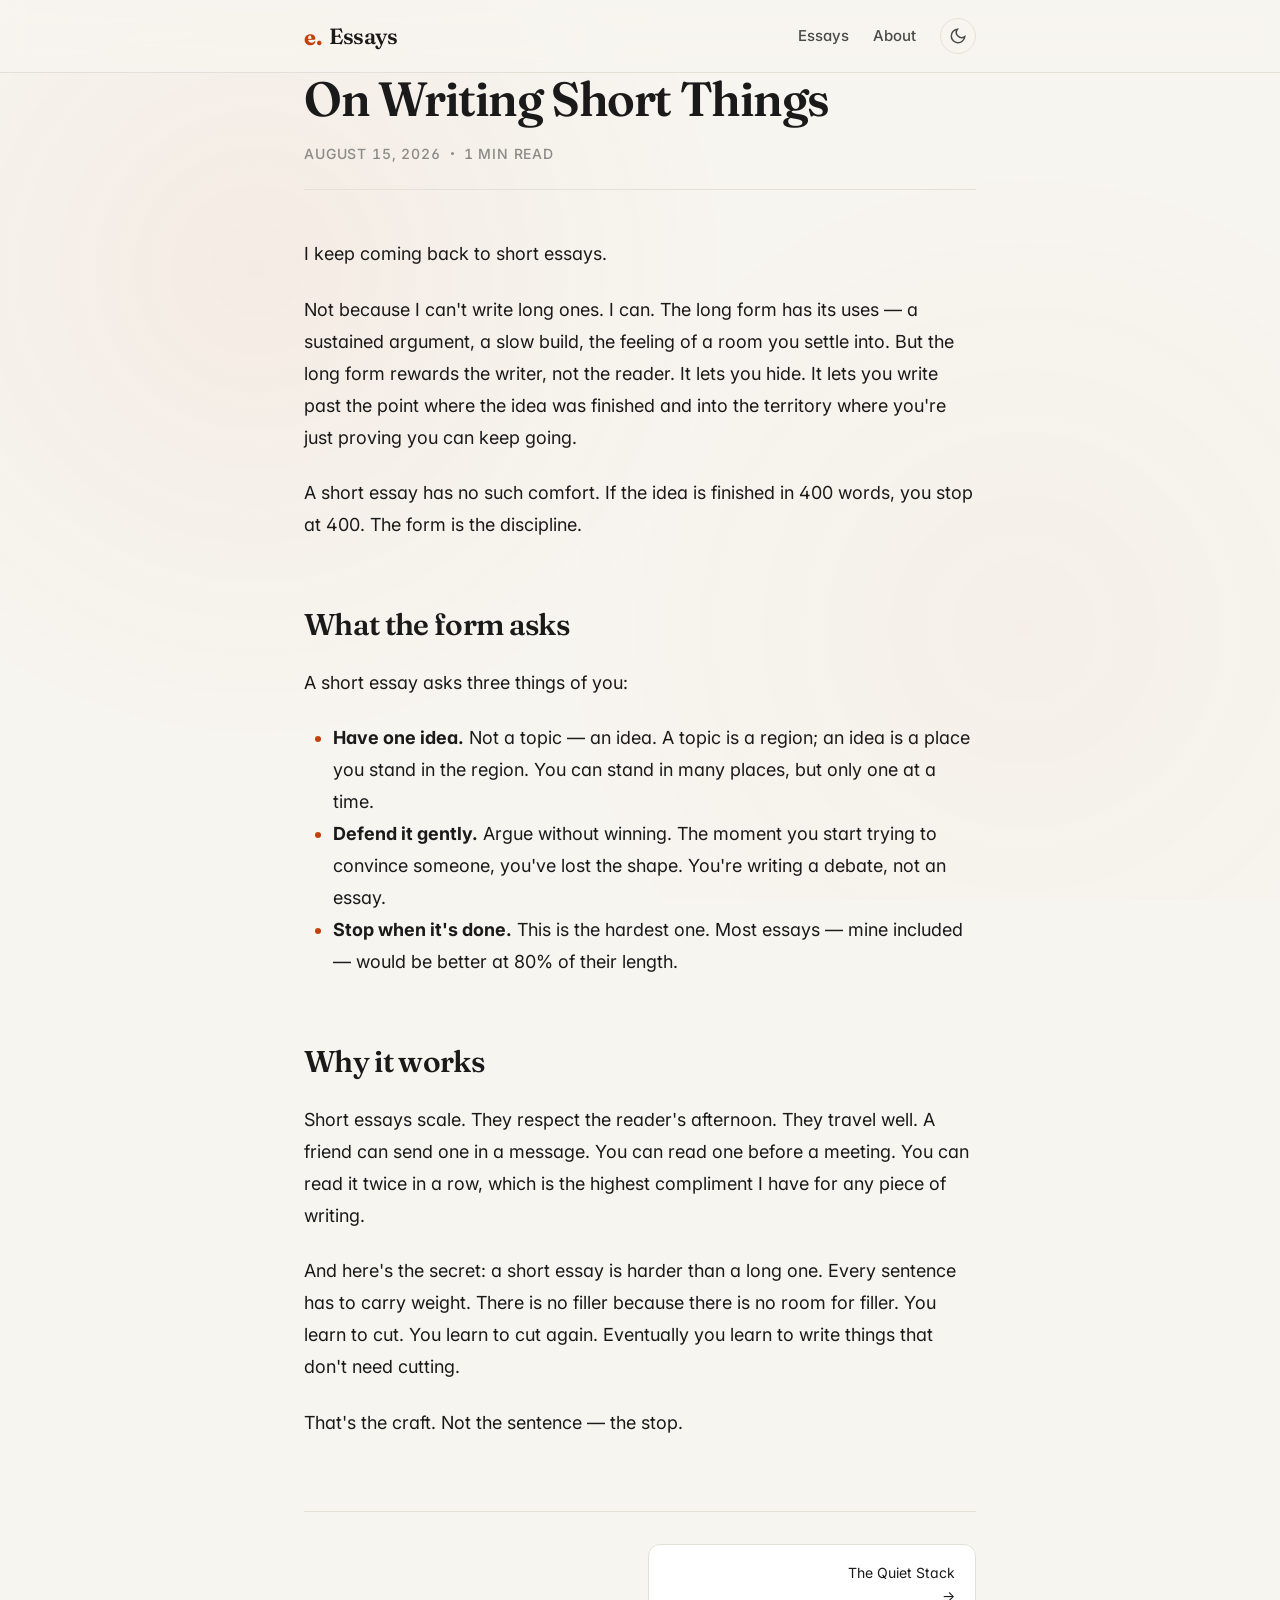
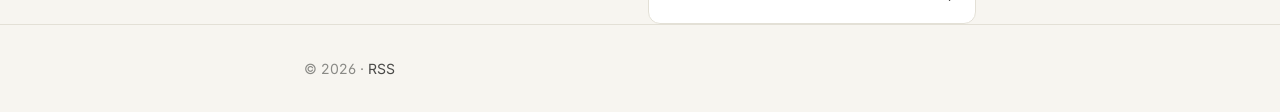
==== essays/on-writing-short-things/index.html @ 564b4d2a "redesign: server-rendered essays, modern CSS (no client fetch) - index.html now contains the essay c" ====
<!DOCTYPE html>
<html lang="en">
<head>
  <meta charset="UTF-8" />
  <meta name="viewport" content="width=device-width, initial-scale=1.0" />
  <title>On Writing Short Things — Essays</title>
  <meta name="description" content="An essay." />
  <link rel="preconnect" href="https://fonts.googleapis.com" />
  <link rel="preconnect" href="https://fonts.gstatic.com" crossorigin />
  <link href="https://fonts.googleapis.com/css2?family=Fraunces:opsz,wght@9..144,400;9..144,500;9..144,600;9..144,700&family=Inter:wght@400;500;600;700&family=JetBrains+Mono:wght@400;500&display=swap" rel="stylesheet" />
  <link rel="stylesheet" href="/assets/style.css" />
</head>
<body>
  <a class="skip-link" href="#main">Skip to content</a>
  <header class="site-header">
    <div class="wrap">
      <a class="brand" href="/"><span class="brand-mark">e.</span><span class="brand-name">Essays</span></a>
      <nav class="nav">
        <a href="/">Essays</a>
        <a href="/about.html">About</a>
        <button id="theme-toggle" class="theme-toggle" aria-label="Toggle theme">
          <svg class="icon-sun" viewBox="0 0 24 24" width="18" height="18" fill="none" stroke="currentColor" stroke-width="2"><circle cx="12" cy="12" r="4"/><path d="M12 2v2M12 20v2M4.93 4.93l1.41 1.41M17.66 17.66l1.41 1.41M2 12h2M20 12h2M4.93 19.07l1.41-1.41M17.66 6.34l1.41-1.41"/></svg>
          <svg class="icon-moon" viewBox="0 0 24 24" width="18" height="18" fill="none" stroke="currentColor" stroke-width="2"><path d="M21 12.79A9 9 0 1 1 11.21 3 7 7 0 0 0 21 12.79z"/></svg>
        </button>
      </nav>
    </div>
  </header>

  <main id="main" class="wrap">
    <article>
      <header class="post-header">
        <h1>On Writing Short Things</h1>
        <div class="post-meta">
          <time datetime="2026-08-15">August 15, 2026</time>
          <span class="dot"></span>
          <span>1 min read</span>
        </div>
      </header>
      <div class="post-content"><p>I keep coming back to short essays.</p>
<p>Not because I can&#39;t write long ones. I can. The long form has its uses — a sustained argument, a slow build, the feeling of a room you settle into. But the long form rewards the writer, not the reader. It lets you hide. It lets you write past the point where the idea was finished and into the territory where you&#39;re just proving you can keep going.</p>
<p>A short essay has no such comfort. If the idea is finished in 400 words, you stop at 400. The form is the discipline.</p>
<h2>What the form asks</h2>
<p>A short essay asks three things of you:</p>
<ul><li><strong>Have one idea.</strong> Not a topic — an idea. A topic is a region; an idea is a place you stand in the region. You can stand in many places, but only one at a time.</li><li><strong>Defend it gently.</strong> Argue without winning. The moment you start trying to convince someone, you&#39;ve lost the shape. You&#39;re writing a debate, not an essay.</li><li><strong>Stop when it&#39;s done.</strong> This is the hardest one. Most essays — mine included — would be better at 80% of their length.</li></ul>
<h2>Why it works</h2>
<p>Short essays scale. They respect the reader&#39;s afternoon. They travel well. A friend can send one in a message. You can read one before a meeting. You can read it twice in a row, which is the highest compliment I have for any piece of writing.</p>
<p>And here&#39;s the secret: a short essay is harder than a long one. Every sentence has to carry weight. There is no filler because there is no room for filler. You learn to cut. You learn to cut again. Eventually you learn to write things that don&#39;t need cutting.</p>
<p>That&#39;s the craft. Not the sentence — the stop.</p></div>
      <nav class="post-nav">
        <span class="empty"></span>
        <a class="next" href="/essays/the-quiet-stack/"><span>The Quiet Stack</span> →</a>
      </nav>
    </article>
  </main>

  <footer class="site-footer">
    <div class="wrap"><p>© <span id="year"></span> · <a href="/feed.xml">RSS</a></p></div>
  </footer>

  <script src="/assets/main.js"></script>
</body>
</html>
---- assets/style.css ----
/* ============================================================
   THEME TOKENS
   ============================================================ */
:root {
  /* Light theme */
  --bg: #f7f5f0;
  --bg-elev: #ffffff;
  --bg-soft: #efece4;
  --fg: #1a1a1a;
  --fg-muted: #4a4a48;
  --fg-faint: #8a8a86;
  --border: #e3e0d6;
  --border-strong: #c8c5b9;
  --accent: #c2410c;
  --accent-hover: #9a3309;
  --accent-soft: #fce8db;
  --code-bg: #f3f1ea;
  --shadow-sm: 0 1px 2px rgba(0,0,0,.04);
  --shadow: 0 1px 3px rgba(0,0,0,.06), 0 8px 24px rgba(0,0,0,.06);
  --shadow-lg: 0 4px 16px rgba(0,0,0,.08), 0 24px 48px rgba(0,0,0,.08);
  --radius: 12px;
  --radius-sm: 6px;
  --max: 720px;
  --max-wide: 1080px;
  --serif: 'Fraunces', Georgia, 'Times New Roman', serif;
  --sans: 'Inter', -apple-system, BlinkMacSystemFont, 'Segoe UI', Roboto, sans-serif;
  --mono: 'JetBrains Mono', ui-monospace, 'SF Mono', Menlo, Consolas, monospace;
}

[data-theme="dark"] {
  --bg: #0f0f0e;
  --bg-elev: #18181a;
  --bg-soft: #20201e;
  --fg: #f0efea;
  --fg-muted: #a9a8a3;
  --fg-faint: #6a6a66;
  --border: #2a2a28;
  --border-strong: #40403c;
  --accent: #fb923c;
  --accent-hover: #fdba74;
  --accent-soft: #2a1810;
  --code-bg: #1c1c1a;
  --shadow-sm: 0 1px 2px rgba(0,0,0,.4);
  --shadow: 0 1px 3px rgba(0,0,0,.4), 0 8px 24px rgba(0,0,0,.3);
  --shadow-lg: 0 4px 16px rgba(0,0,0,.5), 0 24px 48px rgba(0,0,0,.4);
}

/* ============================================================
   RESET + BASE
   ============================================================ */
*, *::before, *::after { box-sizing: border-box; }
html { -webkit-text-size-adjust: 100%; scroll-behavior: smooth; }
body, h1, h2, h3, h4, p, ul, ol, figure, blockquote, pre, hr { margin: 0; }
ul, ol { padding: 0; list-style: none; }
img { max-width: 100%; display: block; }
a { color: inherit; text-decoration: none; }

html { color-scheme: light dark; }
body {
  font-family: var(--sans);
  background: var(--bg);
  color: var(--fg);
  line-height: 1.65;
  font-size: 17px;
  font-feature-settings: 'ss01', 'cv11';
  -webkit-font-smoothing: antialiased;
  -moz-osx-font-smoothing: grayscale;
  transition: background-color .25s ease, color .25s ease;
  min-height: 100vh;
  display: flex;
  flex-direction: column;
}

/* Subtle paper-grain background */
body::before {
  content: '';
  position: fixed;
  inset: 0;
  pointer-events: none;
  z-index: 0;
  background-image:
    radial-gradient(circle at 20% 30%, color-mix(in srgb, var(--accent) 5%, transparent), transparent 40%),
    radial-gradient(circle at 80% 70%, color-mix(in srgb, var(--accent) 3%, transparent), transparent 40%);
}

.wrap {
  max-width: var(--max);
  margin: 0 auto;
  padding: 0 24px;
  position: relative;
  z-index: 1;
}

.skip-link {
  position: absolute; left: -9999px; top: 0;
  background: var(--accent); color: white; padding: 8px 12px;
  border-radius: 0 0 var(--radius-sm) 0;
}
.skip-link:focus { left: 0; z-index: 100; }

/* ============================================================
   HEADER
   ============================================================ */
.site-header {
  border-bottom: 1px solid var(--border);
  background: color-mix(in srgb, var(--bg) 85%, transparent);
  backdrop-filter: blur(12px) saturate(180%);
  -webkit-backdrop-filter: blur(12px) saturate(180%);
  position: sticky; top: 0; z-index: 50;
}
.site-header .wrap {
  display: flex; align-items: center; justify-content: space-between;
  padding-top: 18px; padding-bottom: 18px;
}
.brand {
  display: inline-flex; align-items: baseline; gap: 8px;
  font-family: var(--serif);
  font-weight: 600; font-size: 22px;
  letter-spacing: -0.02em;
  color: var(--fg);
}
.brand-mark {
  color: var(--accent);
  font-weight: 700;
  transform: translateY(1px);
  display: inline-block;
}
.brand-name { color: var(--fg); }
.nav { display: flex; align-items: center; gap: 24px; font-size: 15px; }
.nav a {
  color: var(--fg-muted);
  font-weight: 500;
  transition: color .15s ease;
  position: relative;
}
.nav a:hover { color: var(--fg); }
.nav a::after {
  content: '';
  position: absolute;
  left: 0; right: 0; bottom: -6px;
  height: 2px;
  background: var(--accent);
  transform: scaleX(0);
  transform-origin: left;
  transition: transform .2s ease;
}
.nav a:hover::after { transform: scaleX(1); }
.theme-toggle {
  background: transparent;
  border: 1px solid var(--border);
  width: 36px; height: 36px; border-radius: 50%;
  display: inline-flex; align-items: center; justify-content: center;
  cursor: pointer; color: var(--fg-muted);
  transition: all .15s ease;
}
.theme-toggle:hover {
  color: var(--accent);
  border-color: var(--accent);
  transform: rotate(15deg);
}
.icon-sun { display: none; }
[data-theme="dark"] .icon-sun { display: block; }
[data-theme="dark"] .icon-moon { display: none; }

/* ============================================================
   HERO
   ============================================================ */
main { flex: 1; padding-top: 80px; padding-bottom: 96px; }
.hero { margin-bottom: 80px; animation: fade-up .6s ease-out both; }
.eyebrow {
  display: inline-block;
  font-size: 12px; letter-spacing: 0.16em; text-transform: uppercase;
  color: var(--accent);
  margin-bottom: 18px;
  font-weight: 600;
  padding: 4px 12px;
  background: var(--accent-soft);
  border-radius: 999px;
}
.hero h1 {
  font-family: var(--serif);
  font-size: clamp(36px, 6.5vw, 56px);
  font-weight: 600;
  letter-spacing: -0.03em;
  line-height: 1.08;
  margin-bottom: 20px;
  color: var(--fg);
}
.hero h1 em {
  font-style: italic;
  color: var(--accent);
  font-weight: 500;
}
.lede {
  color: var(--fg-muted);
  font-size: 19px;
  max-width: 560px;
  line-height: 1.55;
}

@keyframes fade-up {
  from { opacity: 0; transform: translateY(12px); }
  to   { opacity: 1; transform: translateY(0); }
}

/* ============================================================
   ESSAY LIST
   ============================================================ */
.essays {
  display: flex;
  flex-direction: column;
  gap: 4px;
}
.essay-card {
  display: block;
  padding: 28px 28px;
  margin: 0 -28px;
  border-radius: var(--radius);
  border: 1px solid transparent;
  transition: background-color .2s ease, border-color .2s ease, transform .2s ease;
  animation: fade-up .5s ease-out both;
}
.essay-card:nth-child(2) { animation-delay: .05s; }
.essay-card:nth-child(3) { animation-delay: .1s; }
.essay-card:nth-child(4) { animation-delay: .15s; }
.essay-card:nth-child(5) { animation-delay: .2s; }
.essay-card:hover {
  background: var(--bg-elev);
  border-color: var(--border);
  transform: translateY(-2px);
  box-shadow: var(--shadow);
}
.essay-meta {
  display: flex; gap: 10px; align-items: center;
  font-size: 13px; color: var(--fg-faint);
  margin-bottom: 10px;
  font-variant-numeric: tabular-nums;
  text-transform: uppercase;
  letter-spacing: 0.06em;
  font-weight: 500;
}
.essay-meta .dot {
  width: 3px; height: 3px;
  background: var(--fg-faint);
  border-radius: 50%;
  display: inline-block;
}
.essay-card h2 {
  font-family: var(--serif);
  font-size: 28px;
  font-weight: 600;
  letter-spacing: -0.025em;
  line-height: 1.2;
  margin-bottom: 10px;
  color: var(--fg);
  display: inline;
  background-image: linear-gradient(transparent calc(100% - 1px), var(--accent) 1px);
  background-repeat: no-repeat;
  background-size: 0 100%;
  transition: background-size .3s ease;
}
.essay-card:hover h2 { background-size: 100% 100%; }
.essay-card p {
  color: var(--fg-muted);
  font-size: 16px;
  max-width: 580px;
  line-height: 1.55;
  margin-top: 6px;
}
.essay-tags {
  display: flex; gap: 6px; margin-top: 14px; flex-wrap: wrap;
}
.essay-tag {
  font-size: 12px;
  padding: 3px 10px;
  border-radius: 999px;
  background: var(--bg-soft);
  color: var(--fg-muted);
  font-weight: 500;
  border: 1px solid var(--border);
}
.essay-card:hover .essay-tag {
  background: var(--accent-soft);
  color: var(--accent);
  border-color: transparent;
}

.empty { color: var(--fg-faint); padding: 40px 0; text-align: center; }

/* ============================================================
   ESSAY (post) PAGE
   ============================================================ */
.post-header {
  margin-bottom: 48px;
  padding-bottom: 24px;
  border-bottom: 1px solid var(--border);
  animation: fade-up .5s ease-out both;
}
.post-header h1 {
  font-family: var(--serif);
  font-size: clamp(34px, 5.5vw, 48px);
  font-weight: 600;
  letter-spacing: -0.03em;
  line-height: 1.1;
  margin-bottom: 16px;
  color: var(--fg);
}
.post-meta {
  color: var(--fg-faint);
  font-size: 14px;
  display: flex; gap: 10px; align-items: center;
  text-transform: uppercase;
  letter-spacing: 0.06em;
  font-weight: 500;
  font-variant-numeric: tabular-nums;
}
.post-meta .dot {
  width: 3px; height: 3px;
  background: var(--fg-faint);
  border-radius: 50%;
  display: inline-block;
}
.post-content { font-size: 18px; line-height: 1.78; animation: fade-up .5s ease-out .05s both; }
.post-content > * + * { margin-top: 1.3em; }
.post-content h2 {
  font-family: var(--serif);
  font-size: 30px; font-weight: 600; letter-spacing: -0.022em;
  margin-top: 2.2em;
  line-height: 1.2;
}
.post-content h3 {
  font-family: var(--serif);
  font-size: 23px; font-weight: 600; letter-spacing: -0.015em;
  margin-top: 1.7em;
}
.post-content p, .post-content li { color: var(--fg); }
.post-content a {
  color: var(--accent);
  border-bottom: 1.5px solid color-mix(in srgb, var(--accent) 35%, transparent);
  transition: border-color .15s ease, background-color .15s ease;
  padding: 0 1px;
}
.post-content a:hover {
  border-bottom-color: var(--accent);
  background: var(--accent-soft);
}
.post-content blockquote {
  border-left: 3px solid var(--accent);
  padding: 4px 0 4px 24px;
  margin-left: 0;
  font-style: italic;
  color: var(--fg-muted);
  font-family: var(--serif);
  font-size: 19px;
}
.post-content blockquote > * + * { margin-top: 0.5em; }
.post-content code {
  font-family: var(--mono);
  font-size: 0.86em;
  background: var(--code-bg);
  padding: 2px 7px;
  border-radius: 4px;
  color: var(--accent);
  font-weight: 500;
}
.post-content pre {
  font-family: var(--mono);
  background: var(--code-bg);
  padding: 18px 22px;
  border-radius: var(--radius);
  overflow-x: auto;
  font-size: 14px;
  line-height: 1.6;
  border: 1px solid var(--border);
}
.post-content pre code {
  background: transparent;
  padding: 0;
  color: var(--fg);
  font-weight: 400;
}
.post-content ul, .post-content ol { padding-left: 1.6em; }
.post-content ul li { list-style: disc; }
.post-content ol li { list-style: decimal; }
.post-content li::marker { color: var(--accent); }
.post-content hr {
  border: none;
  border-top: 1px solid var(--border);
  margin: 2.5em auto;
  width: 60px;
}
.post-content img { border-radius: var(--radius); margin: 2em auto; }

.post-nav {
  margin-top: 72px;
  padding-top: 32px;
  border-top: 1px solid var(--border);
  display: grid;
  grid-template-columns: 1fr 1fr;
  gap: 16px;
}
.post-nav a {
  display: flex;
  flex-direction: column;
  padding: 16px 20px;
  border-radius: var(--radius);
  border: 1px solid var(--border);
  background: var(--bg-elev);
  font-size: 14px;
  transition: all .15s ease;
}
.post-nav a:hover {
  border-color: var(--accent);
  transform: translateY(-1px);
  box-shadow: var(--shadow-sm);
}
.post-nav a.next { text-align: right; align-items: flex-end; }
.post-nav .label {
  font-size: 11px;
  text-transform: uppercase;
  letter-spacing: 0.1em;
  color: var(--fg-faint);
  margin-bottom: 4px;
  font-weight: 600;
}
.post-nav .title {
  color: var(--fg);
  font-family: var(--serif);
  font-size: 16px;
  font-weight: 500;
}
.post-nav .empty { display: block; }

/* ============================================================
   ABOUT
   ============================================================ */
.about-content { font-size: 18px; line-height: 1.78; }
.about-content > * + * { margin-top: 1em; }
.about-content p { color: var(--fg); }

/* ============================================================
   FOOTER
   ============================================================ */
.site-footer {
  border-top: 1px solid var(--border);
  padding: 32px 0;
  color: var(--fg-faint);
  font-size: 14px;
}
.site-footer .wrap {
  display: flex; justify-content: space-between; align-items: center;
  flex-wrap: wrap; gap: 12px;
}
.site-footer a {
  color: var(--fg-muted);
  transition: color .15s ease;
}
.site-footer a:hover { color: var(--accent); }

/* ============================================================
   RESPONSIVE
   ============================================================ */
@media (max-width: 600px) {
  body { font-size: 16px; }
  main { padding-top: 48px; padding-bottom: 64px; }
  .hero { margin-bottom: 48px; }
  .nav { gap: 16px; }
  .essay-card { padding: 22px 20px; margin: 0 -20px; }
  .essay-card h2 { font-size: 22px; }
  .post-nav { grid-template-columns: 1fr; }
  .post-nav a.next { text-align: left; align-items: flex-start; }
  .site-header .wrap { padding-top: 14px; padding-bottom: 14px; }
  .brand { font-size: 19px; }
  .hero h1 { font-size: 36px; }
}

/* ============================================================
   MOTION
   ============================================================ */
@media (prefers-reduced-motion: reduce) {
  *, *::before, *::after {
    transition-duration: 0.01ms !important;
    animation-duration: 0.01ms !important;
    scroll-behavior: auto !important;
  }
}

/* ============================================================
   SELECTION
   ============================================================ */
::selection {
  background: var(--accent);
  color: white;
}
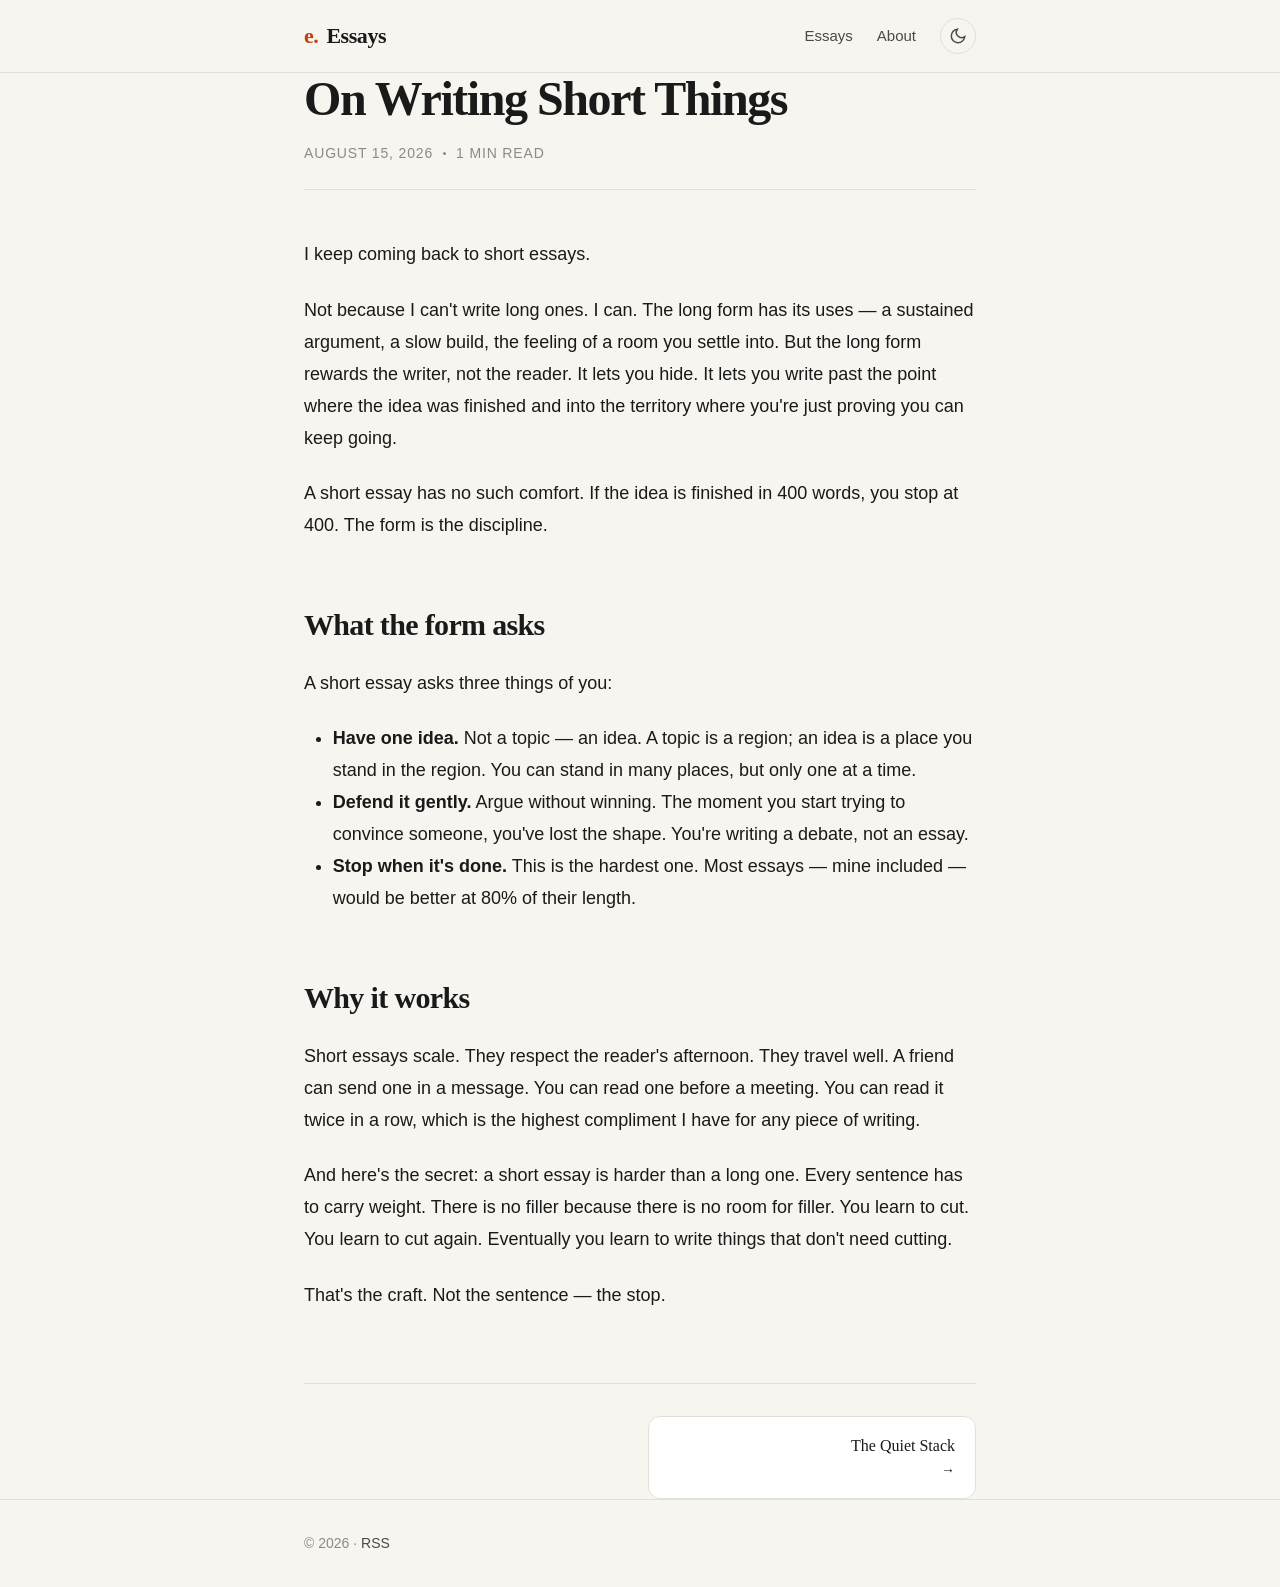
==== commit 8002ff3b: "inline CSS into every page; remove Google Fonts Telegram's in-app browser was stripping external CSS" ====
--- a/essays/on-writing-short-things/index.html
+++ b/essays/on-writing-short-things/index.html
@@ -4,11 +4,383 @@
   <meta charset="UTF-8" />
   <meta name="viewport" content="width=device-width, initial-scale=1.0" />
   <title>On Writing Short Things — Essays</title>
-  <meta name="description" content="An essay." />
-  <link rel="preconnect" href="https://fonts.googleapis.com" />
-  <link rel="preconnect" href="https://fonts.gstatic.com" crossorigin />
-  <link href="https://fonts.googleapis.com/css2?family=Fraunces:opsz,wght@9..144,400;9..144,500;9..144,600;9..144,700&family=Inter:wght@400;500;600;700&family=JetBrains+Mono:wght@400;500&display=swap" rel="stylesheet" />
-  <link rel="stylesheet" href="/assets/style.css" />
+  <meta name="description" content="On Writing Short Things" />
+  <style>/* Inline-friendly CSS — uses only system fonts, no external dependencies.
+   Designed to render correctly even in minimal in-app browsers (e.g. Telegram).
+   The build script will inline this into every page. */
+
+:root {
+  --bg: #f7f5f0;
+  --bg-elev: #ffffff;
+  --bg-soft: #efece4;
+  --fg: #1a1a1a;
+  --fg-muted: #4a4a48;
+  --fg-faint: #8a8a86;
+  --border: #e3e0d6;
+  --border-strong: #c8c5b9;
+  --accent: #c2410c;
+  --accent-hover: #9a3309;
+  --accent-soft: #fce8db;
+  --code-bg: #f3f1ea;
+  --shadow-sm: 0 1px 2px rgba(0,0,0,.04);
+  --shadow: 0 1px 3px rgba(0,0,0,.06), 0 8px 24px rgba(0,0,0,.06);
+  --radius: 12px;
+  --radius-sm: 6px;
+  --max: 720px;
+  --serif: ui-serif, Georgia, 'Times New Roman', serif;
+  --sans: -apple-system, BlinkMacSystemFont, 'Segoe UI', Roboto, Helvetica, Arial, sans-serif;
+  --mono: ui-monospace, 'SF Mono', Menlo, Consolas, monospace;
+}
+
+[data-theme="dark"] {
+  --bg: #0f0f0e;
+  --bg-elev: #18181a;
+  --bg-soft: #20201e;
+  --fg: #f0efea;
+  --fg-muted: #a9a8a3;
+  --fg-faint: #6a6a66;
+  --border: #2a2a28;
+  --border-strong: #40403c;
+  --accent: #fb923c;
+  --accent-hover: #fdba74;
+  --accent-soft: #2a1810;
+  --code-bg: #1c1c1a;
+  --shadow-sm: 0 1px 2px rgba(0,0,0,.4);
+  --shadow: 0 1px 3px rgba(0,0,0,.4), 0 8px 24px rgba(0,0,0,.3);
+}
+
+*, *::before, *::after { box-sizing: border-box; }
+html { -webkit-text-size-adjust: 100%; }
+body, h1, h2, h3, h4, p, ul, ol, figure, blockquote, pre, hr { margin: 0; }
+ul, ol { padding: 0; list-style: none; }
+img { max-width: 100%; display: block; }
+a { color: inherit; text-decoration: none; }
+
+body {
+  font-family: var(--sans);
+  background: var(--bg);
+  color: var(--fg);
+  line-height: 1.65;
+  font-size: 17px;
+  -webkit-font-smoothing: antialiased;
+  min-height: 100vh;
+  display: flex;
+  flex-direction: column;
+}
+
+.wrap {
+  max-width: var(--max);
+  margin: 0 auto;
+  padding: 0 24px;
+}
+
+.skip-link {
+  position: absolute; left: -9999px; top: 0;
+  background: var(--accent); color: white; padding: 8px 12px;
+}
+.skip-link:focus { left: 0; z-index: 100; }
+
+/* HEADER */
+.site-header {
+  border-bottom: 1px solid var(--border);
+  background: var(--bg);
+  position: sticky; top: 0; z-index: 50;
+}
+.site-header .wrap {
+  display: flex; align-items: center; justify-content: space-between;
+  padding-top: 18px; padding-bottom: 18px;
+}
+.brand {
+  display: inline-flex; align-items: baseline; gap: 8px;
+  font-family: var(--serif);
+  font-weight: 600; font-size: 22px;
+  letter-spacing: -0.02em;
+  color: var(--fg);
+}
+.brand-mark {
+  color: var(--accent);
+  font-weight: 700;
+}
+.brand-name { color: var(--fg); }
+.nav { display: flex; align-items: center; gap: 24px; font-size: 15px; }
+.nav a {
+  color: var(--fg-muted);
+  font-weight: 500;
+  transition: color .15s ease;
+}
+.nav a:hover { color: var(--fg); }
+.theme-toggle {
+  background: transparent;
+  border: 1px solid var(--border);
+  width: 36px; height: 36px; border-radius: 50%;
+  display: inline-flex; align-items: center; justify-content: center;
+  cursor: pointer; color: var(--fg-muted);
+}
+.theme-toggle:hover { color: var(--accent); border-color: var(--accent); }
+.icon-sun { display: none; }
+[data-theme="dark"] .icon-sun { display: block; }
+[data-theme="dark"] .icon-moon { display: none; }
+
+/* HERO */
+main { flex: 1; padding-top: 80px; padding-bottom: 96px; }
+.hero { margin-bottom: 80px; }
+.eyebrow {
+  display: inline-block;
+  font-size: 12px; letter-spacing: 0.16em; text-transform: uppercase;
+  color: var(--accent);
+  margin-bottom: 18px;
+  font-weight: 600;
+  padding: 4px 12px;
+  background: var(--accent-soft);
+  border-radius: 999px;
+}
+.hero h1 {
+  font-family: var(--serif);
+  font-size: clamp(36px, 6.5vw, 56px);
+  font-weight: 600;
+  letter-spacing: -0.03em;
+  line-height: 1.08;
+  margin-bottom: 20px;
+  color: var(--fg);
+}
+.lede {
+  color: var(--fg-muted);
+  font-size: 19px;
+  max-width: 560px;
+  line-height: 1.55;
+}
+
+/* ESSAY LIST */
+.essays { display: flex; flex-direction: column; }
+.essay-card {
+  display: block;
+  padding: 28px;
+  margin: 0 -28px;
+  border-radius: var(--radius);
+  border: 1px solid transparent;
+  transition: background-color .2s ease, border-color .2s ease, transform .2s ease;
+}
+.essay-card:hover {
+  background: var(--bg-elev);
+  border-color: var(--border);
+  transform: translateY(-2px);
+  box-shadow: var(--shadow);
+}
+.essay-meta {
+  display: flex; gap: 10px; align-items: center;
+  font-size: 13px; color: var(--fg-faint);
+  margin-bottom: 10px;
+  text-transform: uppercase;
+  letter-spacing: 0.06em;
+  font-weight: 500;
+}
+.essay-meta .dot {
+  width: 3px; height: 3px;
+  background: var(--fg-faint);
+  border-radius: 50%;
+  display: inline-block;
+}
+.essay-card h2 {
+  font-family: var(--serif);
+  font-size: 28px;
+  font-weight: 600;
+  letter-spacing: -0.025em;
+  line-height: 1.2;
+  margin-bottom: 10px;
+  color: var(--fg);
+}
+.essay-card p {
+  color: var(--fg-muted);
+  font-size: 16px;
+  max-width: 580px;
+  line-height: 1.55;
+  margin-top: 6px;
+}
+.essay-tags { display: flex; gap: 6px; margin-top: 14px; flex-wrap: wrap; }
+.essay-tag {
+  font-size: 12px;
+  padding: 3px 10px;
+  border-radius: 999px;
+  background: var(--bg-soft);
+  color: var(--fg-muted);
+  font-weight: 500;
+  border: 1px solid var(--border);
+}
+
+/* ESSAY (post) PAGE */
+.post-header {
+  margin-bottom: 48px;
+  padding-bottom: 24px;
+  border-bottom: 1px solid var(--border);
+}
+.post-header h1 {
+  font-family: var(--serif);
+  font-size: clamp(34px, 5.5vw, 48px);
+  font-weight: 600;
+  letter-spacing: -0.03em;
+  line-height: 1.1;
+  margin-bottom: 16px;
+  color: var(--fg);
+}
+.post-meta {
+  color: var(--fg-faint);
+  font-size: 14px;
+  display: flex; gap: 10px; align-items: center;
+  text-transform: uppercase;
+  letter-spacing: 0.06em;
+  font-weight: 500;
+}
+.post-meta .dot {
+  width: 3px; height: 3px;
+  background: var(--fg-faint);
+  border-radius: 50%;
+  display: inline-block;
+}
+.post-content { font-size: 18px; line-height: 1.78; }
+.post-content > * + * { margin-top: 1.3em; }
+.post-content h2 {
+  font-family: var(--serif);
+  font-size: 30px; font-weight: 600; letter-spacing: -0.022em;
+  margin-top: 2.2em;
+  line-height: 1.2;
+}
+.post-content h3 {
+  font-family: var(--serif);
+  font-size: 23px; font-weight: 600; letter-spacing: -0.015em;
+  margin-top: 1.7em;
+}
+.post-content p, .post-content li { color: var(--fg); }
+.post-content a {
+  color: var(--accent);
+  border-bottom: 1.5px solid rgba(194, 65, 12, 0.35);
+  transition: border-color .15s ease;
+}
+.post-content a:hover { border-bottom-color: var(--accent); }
+.post-content blockquote {
+  border-left: 3px solid var(--accent);
+  padding: 4px 0 4px 24px;
+  font-style: italic;
+  color: var(--fg-muted);
+  font-family: var(--serif);
+  font-size: 19px;
+}
+.post-content code {
+  font-family: var(--mono);
+  font-size: 0.86em;
+  background: var(--code-bg);
+  padding: 2px 7px;
+  border-radius: 4px;
+  color: var(--accent);
+  font-weight: 500;
+}
+.post-content pre {
+  font-family: var(--mono);
+  background: var(--code-bg);
+  padding: 18px 22px;
+  border-radius: var(--radius);
+  overflow-x: auto;
+  font-size: 14px;
+  line-height: 1.6;
+  border: 1px solid var(--border);
+}
+.post-content pre code {
+  background: transparent;
+  padding: 0;
+  color: var(--fg);
+  font-weight: 400;
+}
+.post-content ul, .post-content ol { padding-left: 1.6em; }
+.post-content ul li { list-style: disc; }
+.post-content ol li { list-style: decimal; }
+.post-content hr {
+  border: none;
+  border-top: 1px solid var(--border);
+  margin: 2.5em auto;
+  width: 60px;
+}
+
+.post-nav {
+  margin-top: 72px;
+  padding-top: 32px;
+  border-top: 1px solid var(--border);
+  display: grid;
+  grid-template-columns: 1fr 1fr;
+  gap: 16px;
+}
+.post-nav a {
+  display: flex;
+  flex-direction: column;
+  padding: 16px 20px;
+  border-radius: var(--radius);
+  border: 1px solid var(--border);
+  background: var(--bg-elev);
+  font-size: 14px;
+  transition: all .15s ease;
+}
+.post-nav a:hover {
+  border-color: var(--accent);
+  transform: translateY(-1px);
+}
+.post-nav a.next { text-align: right; align-items: flex-end; }
+.post-nav .label {
+  font-size: 11px;
+  text-transform: uppercase;
+  letter-spacing: 0.1em;
+  color: var(--fg-faint);
+  margin-bottom: 4px;
+  font-weight: 600;
+}
+.post-nav .title {
+  color: var(--fg);
+  font-family: var(--serif);
+  font-size: 16px;
+  font-weight: 500;
+}
+.post-nav .empty { display: block; }
+
+/* ABOUT */
+.about-content { font-size: 18px; line-height: 1.78; }
+.about-content > * + * { margin-top: 1em; }
+.about-content p { color: var(--fg); }
+
+/* FOOTER */
+.site-footer {
+  border-top: 1px solid var(--border);
+  padding: 32px 0;
+  color: var(--fg-faint);
+  font-size: 14px;
+}
+.site-footer .wrap {
+  display: flex; justify-content: space-between; align-items: center;
+  flex-wrap: wrap; gap: 12px;
+}
+.site-footer a { color: var(--fg-muted); }
+.site-footer a:hover { color: var(--accent); }
+
+/* RESPONSIVE */
+@media (max-width: 600px) {
+  body { font-size: 16px; }
+  main { padding-top: 48px; padding-bottom: 64px; }
+  .hero { margin-bottom: 48px; }
+  .nav { gap: 16px; }
+  .essay-card { padding: 22px 20px; margin: 0 -20px; }
+  .essay-card h2 { font-size: 22px; }
+  .post-nav { grid-template-columns: 1fr; }
+  .post-nav a.next { text-align: left; align-items: flex-start; }
+  .site-header .wrap { padding-top: 14px; padding-bottom: 14px; }
+  .brand { font-size: 19px; }
+  .hero h1 { font-size: 36px; }
+}
+
+@media (prefers-reduced-motion: reduce) {
+  *, *::before, *::after {
+    transition-duration: 0.01ms !important;
+    animation-duration: 0.01ms !important;
+  }
+}
+
+::selection { background: var(--accent); color: white; }
+</style>
 </head>
 <body>
   <a class="skip-link" href="#main">Skip to content</a>
@@ -48,7 +420,7 @@
 <p>That&#39;s the craft. Not the sentence — the stop.</p></div>
       <nav class="post-nav">
         <span class="empty"></span>
-        <a class="next" href="/essays/the-quiet-stack/"><span>The Quiet Stack</span> →</a>
+        <a class="next" href="/essays/the-quiet-stack/"><span class="title">The Quiet Stack</span> →</a>
       </nav>
     </article>
   </main>
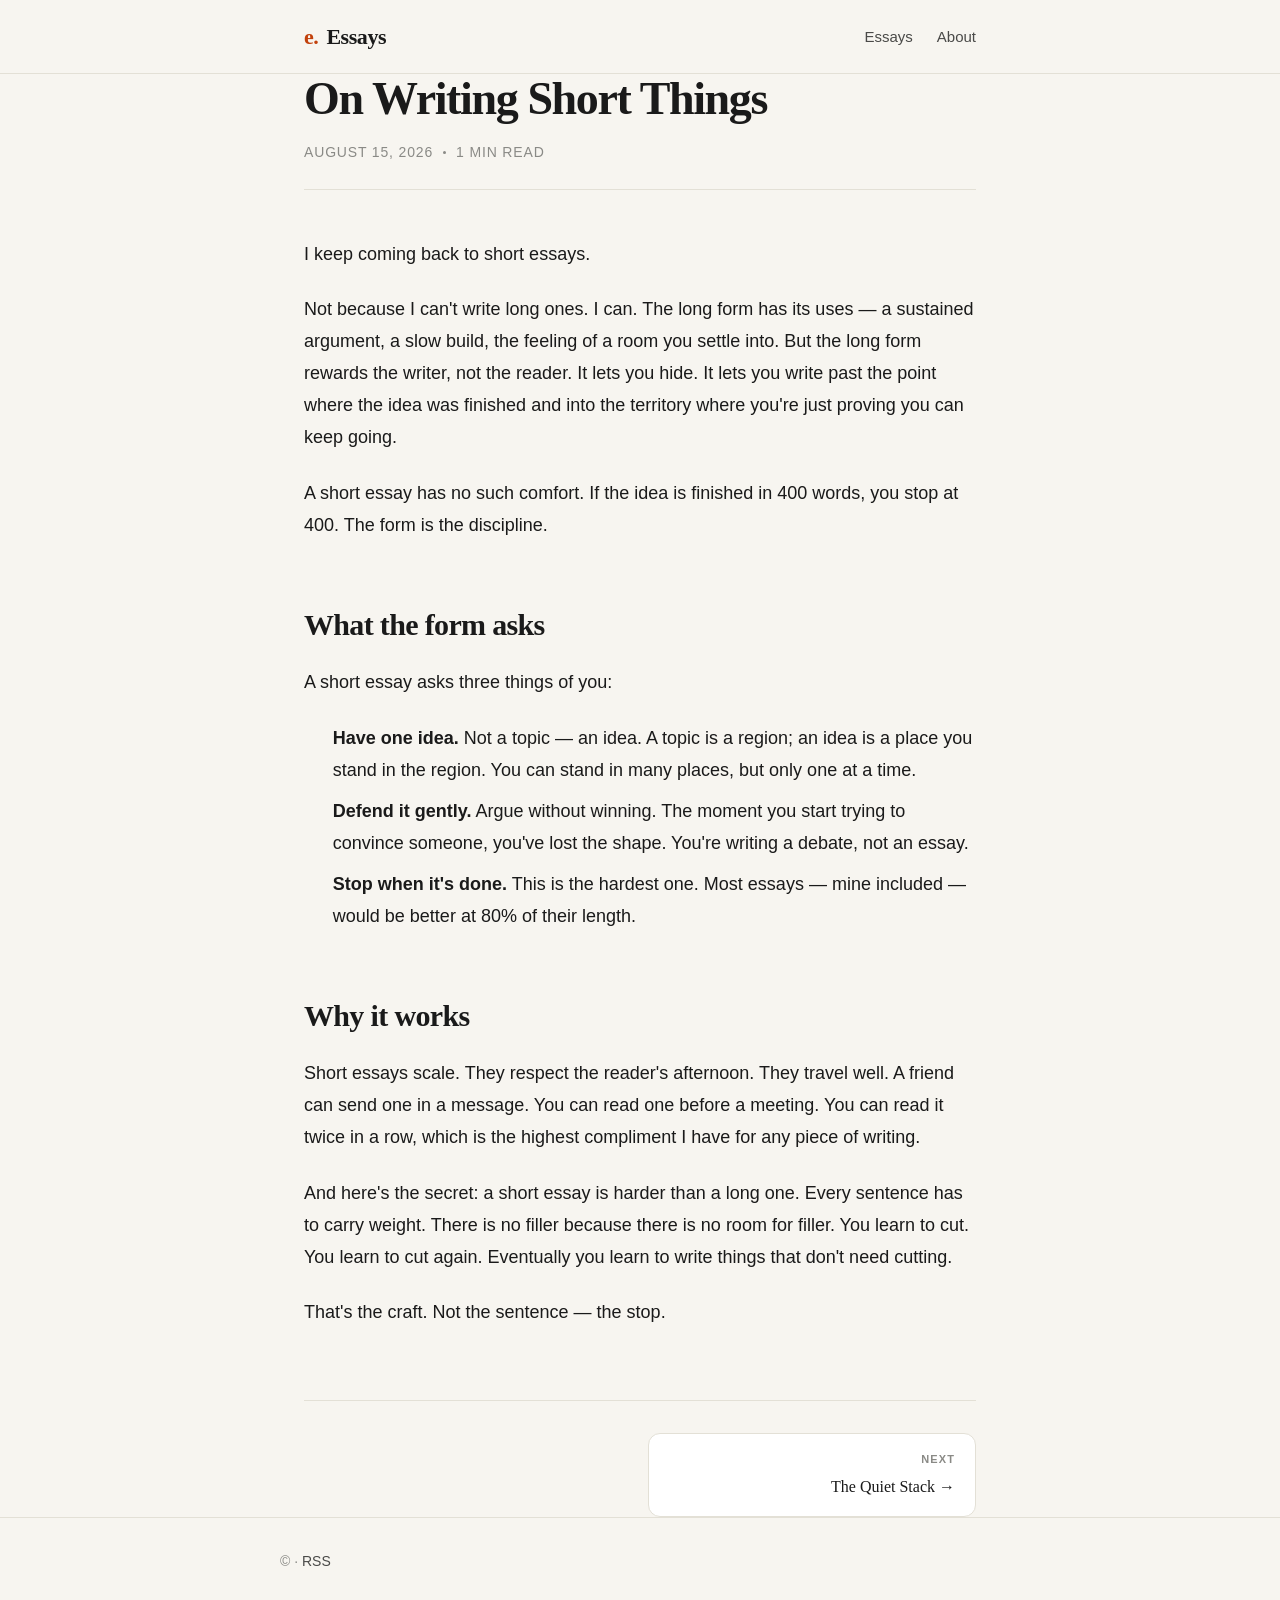
==== commit 759be557: "rewrite with inline Tailwind-style utility classes Mobile browsers were not rendering the CSS file. " ====
--- a/essays/on-writing-short-things/index.html
+++ b/essays/on-writing-short-things/index.html
@@ -5,430 +5,74 @@
   <meta name="viewport" content="width=device-width, initial-scale=1.0" />
   <title>On Writing Short Things — Essays</title>
   <meta name="description" content="On Writing Short Things" />
-  <style>/* Inline-friendly CSS — uses only system fonts, no external dependencies.
-   Designed to render correctly even in minimal in-app browsers (e.g. Telegram).
-   The build script will inline this into every page. */
-
-:root {
-  --bg: #f7f5f0;
-  --bg-elev: #ffffff;
-  --bg-soft: #efece4;
-  --fg: #1a1a1a;
-  --fg-muted: #4a4a48;
-  --fg-faint: #8a8a86;
-  --border: #e3e0d6;
-  --border-strong: #c8c5b9;
-  --accent: #c2410c;
-  --accent-hover: #9a3309;
-  --accent-soft: #fce8db;
-  --code-bg: #f3f1ea;
-  --shadow-sm: 0 1px 2px rgba(0,0,0,.04);
-  --shadow: 0 1px 3px rgba(0,0,0,.06), 0 8px 24px rgba(0,0,0,.06);
-  --radius: 12px;
-  --radius-sm: 6px;
-  --max: 720px;
-  --serif: ui-serif, Georgia, 'Times New Roman', serif;
-  --sans: -apple-system, BlinkMacSystemFont, 'Segoe UI', Roboto, Helvetica, Arial, sans-serif;
-  --mono: ui-monospace, 'SF Mono', Menlo, Consolas, monospace;
-}
-
-[data-theme="dark"] {
-  --bg: #0f0f0e;
-  --bg-elev: #18181a;
-  --bg-soft: #20201e;
-  --fg: #f0efea;
-  --fg-muted: #a9a8a3;
-  --fg-faint: #6a6a66;
-  --border: #2a2a28;
-  --border-strong: #40403c;
-  --accent: #fb923c;
-  --accent-hover: #fdba74;
-  --accent-soft: #2a1810;
-  --code-bg: #1c1c1a;
-  --shadow-sm: 0 1px 2px rgba(0,0,0,.4);
-  --shadow: 0 1px 3px rgba(0,0,0,.4), 0 8px 24px rgba(0,0,0,.3);
-}
-
-*, *::before, *::after { box-sizing: border-box; }
+  <style>*, *::before, *::after { box-sizing: border-box; }
 html { -webkit-text-size-adjust: 100%; }
 body, h1, h2, h3, h4, p, ul, ol, figure, blockquote, pre, hr { margin: 0; }
 ul, ol { padding: 0; list-style: none; }
 img { max-width: 100%; display: block; }
 a { color: inherit; text-decoration: none; }
-
-body {
-  font-family: var(--sans);
-  background: var(--bg);
-  color: var(--fg);
-  line-height: 1.65;
-  font-size: 17px;
-  -webkit-font-smoothing: antialiased;
-  min-height: 100vh;
-  display: flex;
-  flex-direction: column;
-}
-
-.wrap {
-  max-width: var(--max);
-  margin: 0 auto;
-  padding: 0 24px;
-}
-
-.skip-link {
-  position: absolute; left: -9999px; top: 0;
-  background: var(--accent); color: white; padding: 8px 12px;
-}
-.skip-link:focus { left: 0; z-index: 100; }
-
-/* HEADER */
-.site-header {
-  border-bottom: 1px solid var(--border);
-  background: var(--bg);
-  position: sticky; top: 0; z-index: 50;
-}
-.site-header .wrap {
-  display: flex; align-items: center; justify-content: space-between;
-  padding-top: 18px; padding-bottom: 18px;
-}
-.brand {
-  display: inline-flex; align-items: baseline; gap: 8px;
-  font-family: var(--serif);
-  font-weight: 600; font-size: 22px;
-  letter-spacing: -0.02em;
-  color: var(--fg);
-}
-.brand-mark {
-  color: var(--accent);
-  font-weight: 700;
-}
-.brand-name { color: var(--fg); }
-.nav { display: flex; align-items: center; gap: 24px; font-size: 15px; }
-.nav a {
-  color: var(--fg-muted);
-  font-weight: 500;
-  transition: color .15s ease;
-}
-.nav a:hover { color: var(--fg); }
-.theme-toggle {
-  background: transparent;
-  border: 1px solid var(--border);
-  width: 36px; height: 36px; border-radius: 50%;
-  display: inline-flex; align-items: center; justify-content: center;
-  cursor: pointer; color: var(--fg-muted);
-}
-.theme-toggle:hover { color: var(--accent); border-color: var(--accent); }
-.icon-sun { display: none; }
-[data-theme="dark"] .icon-sun { display: block; }
-[data-theme="dark"] .icon-moon { display: none; }
-
-/* HERO */
-main { flex: 1; padding-top: 80px; padding-bottom: 96px; }
-.hero { margin-bottom: 80px; }
-.eyebrow {
-  display: inline-block;
-  font-size: 12px; letter-spacing: 0.16em; text-transform: uppercase;
-  color: var(--accent);
-  margin-bottom: 18px;
-  font-weight: 600;
-  padding: 4px 12px;
-  background: var(--accent-soft);
-  border-radius: 999px;
-}
-.hero h1 {
-  font-family: var(--serif);
-  font-size: clamp(36px, 6.5vw, 56px);
-  font-weight: 600;
-  letter-spacing: -0.03em;
-  line-height: 1.08;
-  margin-bottom: 20px;
-  color: var(--fg);
-}
-.lede {
-  color: var(--fg-muted);
-  font-size: 19px;
-  max-width: 560px;
-  line-height: 1.55;
-}
-
-/* ESSAY LIST */
-.essays { display: flex; flex-direction: column; }
-.essay-card {
-  display: block;
-  padding: 28px;
-  margin: 0 -28px;
-  border-radius: var(--radius);
-  border: 1px solid transparent;
-  transition: background-color .2s ease, border-color .2s ease, transform .2s ease;
-}
-.essay-card:hover {
-  background: var(--bg-elev);
-  border-color: var(--border);
-  transform: translateY(-2px);
-  box-shadow: var(--shadow);
-}
-.essay-meta {
-  display: flex; gap: 10px; align-items: center;
-  font-size: 13px; color: var(--fg-faint);
-  margin-bottom: 10px;
-  text-transform: uppercase;
-  letter-spacing: 0.06em;
-  font-weight: 500;
-}
-.essay-meta .dot {
-  width: 3px; height: 3px;
-  background: var(--fg-faint);
-  border-radius: 50%;
-  display: inline-block;
-}
-.essay-card h2 {
-  font-family: var(--serif);
-  font-size: 28px;
-  font-weight: 600;
-  letter-spacing: -0.025em;
-  line-height: 1.2;
-  margin-bottom: 10px;
-  color: var(--fg);
-}
-.essay-card p {
-  color: var(--fg-muted);
-  font-size: 16px;
-  max-width: 580px;
-  line-height: 1.55;
-  margin-top: 6px;
-}
-.essay-tags { display: flex; gap: 6px; margin-top: 14px; flex-wrap: wrap; }
-.essay-tag {
-  font-size: 12px;
-  padding: 3px 10px;
-  border-radius: 999px;
-  background: var(--bg-soft);
-  color: var(--fg-muted);
-  font-weight: 500;
-  border: 1px solid var(--border);
-}
-
-/* ESSAY (post) PAGE */
-.post-header {
-  margin-bottom: 48px;
-  padding-bottom: 24px;
-  border-bottom: 1px solid var(--border);
-}
-.post-header h1 {
-  font-family: var(--serif);
-  font-size: clamp(34px, 5.5vw, 48px);
-  font-weight: 600;
-  letter-spacing: -0.03em;
-  line-height: 1.1;
-  margin-bottom: 16px;
-  color: var(--fg);
-}
-.post-meta {
-  color: var(--fg-faint);
-  font-size: 14px;
-  display: flex; gap: 10px; align-items: center;
-  text-transform: uppercase;
-  letter-spacing: 0.06em;
-  font-weight: 500;
-}
-.post-meta .dot {
-  width: 3px; height: 3px;
-  background: var(--fg-faint);
-  border-radius: 50%;
-  display: inline-block;
-}
-.post-content { font-size: 18px; line-height: 1.78; }
-.post-content > * + * { margin-top: 1.3em; }
-.post-content h2 {
-  font-family: var(--serif);
-  font-size: 30px; font-weight: 600; letter-spacing: -0.022em;
-  margin-top: 2.2em;
-  line-height: 1.2;
-}
-.post-content h3 {
-  font-family: var(--serif);
-  font-size: 23px; font-weight: 600; letter-spacing: -0.015em;
-  margin-top: 1.7em;
-}
-.post-content p, .post-content li { color: var(--fg); }
-.post-content a {
-  color: var(--accent);
-  border-bottom: 1.5px solid rgba(194, 65, 12, 0.35);
-  transition: border-color .15s ease;
-}
-.post-content a:hover { border-bottom-color: var(--accent); }
-.post-content blockquote {
-  border-left: 3px solid var(--accent);
-  padding: 4px 0 4px 24px;
-  font-style: italic;
-  color: var(--fg-muted);
-  font-family: var(--serif);
-  font-size: 19px;
-}
-.post-content code {
-  font-family: var(--mono);
-  font-size: 0.86em;
-  background: var(--code-bg);
-  padding: 2px 7px;
-  border-radius: 4px;
-  color: var(--accent);
-  font-weight: 500;
-}
-.post-content pre {
-  font-family: var(--mono);
-  background: var(--code-bg);
-  padding: 18px 22px;
-  border-radius: var(--radius);
-  overflow-x: auto;
-  font-size: 14px;
-  line-height: 1.6;
-  border: 1px solid var(--border);
-}
-.post-content pre code {
-  background: transparent;
-  padding: 0;
-  color: var(--fg);
-  font-weight: 400;
-}
-.post-content ul, .post-content ol { padding-left: 1.6em; }
-.post-content ul li { list-style: disc; }
-.post-content ol li { list-style: decimal; }
-.post-content hr {
-  border: none;
-  border-top: 1px solid var(--border);
-  margin: 2.5em auto;
-  width: 60px;
-}
-
-.post-nav {
-  margin-top: 72px;
-  padding-top: 32px;
-  border-top: 1px solid var(--border);
-  display: grid;
-  grid-template-columns: 1fr 1fr;
-  gap: 16px;
-}
-.post-nav a {
-  display: flex;
-  flex-direction: column;
-  padding: 16px 20px;
-  border-radius: var(--radius);
-  border: 1px solid var(--border);
-  background: var(--bg-elev);
-  font-size: 14px;
-  transition: all .15s ease;
-}
-.post-nav a:hover {
-  border-color: var(--accent);
-  transform: translateY(-1px);
-}
-.post-nav a.next { text-align: right; align-items: flex-end; }
-.post-nav .label {
-  font-size: 11px;
-  text-transform: uppercase;
-  letter-spacing: 0.1em;
-  color: var(--fg-faint);
-  margin-bottom: 4px;
-  font-weight: 600;
-}
-.post-nav .title {
-  color: var(--fg);
-  font-family: var(--serif);
-  font-size: 16px;
-  font-weight: 500;
-}
-.post-nav .empty { display: block; }
-
-/* ABOUT */
-.about-content { font-size: 18px; line-height: 1.78; }
-.about-content > * + * { margin-top: 1em; }
-.about-content p { color: var(--fg); }
-
-/* FOOTER */
-.site-footer {
-  border-top: 1px solid var(--border);
-  padding: 32px 0;
-  color: var(--fg-faint);
-  font-size: 14px;
-}
-.site-footer .wrap {
-  display: flex; justify-content: space-between; align-items: center;
-  flex-wrap: wrap; gap: 12px;
-}
-.site-footer a { color: var(--fg-muted); }
-.site-footer a:hover { color: var(--accent); }
-
-/* RESPONSIVE */
-@media (max-width: 600px) {
-  body { font-size: 16px; }
-  main { padding-top: 48px; padding-bottom: 64px; }
-  .hero { margin-bottom: 48px; }
-  .nav { gap: 16px; }
-  .essay-card { padding: 22px 20px; margin: 0 -20px; }
-  .essay-card h2 { font-size: 22px; }
-  .post-nav { grid-template-columns: 1fr; }
-  .post-nav a.next { text-align: left; align-items: flex-start; }
-  .site-header .wrap { padding-top: 14px; padding-bottom: 14px; }
-  .brand { font-size: 19px; }
-  .hero h1 { font-size: 36px; }
-}
-
-@media (prefers-reduced-motion: reduce) {
-  *, *::before, *::after {
-    transition-duration: 0.01ms !important;
-    animation-duration: 0.01ms !important;
-  }
-}
-
-::selection { background: var(--accent); color: white; }
-</style>
+@media (max-width:600px) {
+  body { font-size:16px; }
+  main { padding-top:48px !important; padding-bottom:64px !important; }
+  section[style*="margin-bottom:80px"] { margin-bottom:48px !important; }
+  .essay-card { padding:22px 20px !important; margin:0 -20px !important; }
+  .essay-card h2 { font-size:22px !important; }
+  h1 { font-size:36px !important; }
+  .post-nav { grid-template-columns:1fr !important; }
+  .post-nav a.next { text-align:left !important; align-items:flex-start !important; }
+  header > div { padding-top:14px !important; padding-bottom:14px !important; }
+  .brand { font-size:19px !important; }
+  nav { gap:16px !important; }
+}</style>
+  <link rel="alternate" type="application/rss+xml" title="Essays" href="/feed.xml" />
 </head>
-<body>
-  <a class="skip-link" href="#main">Skip to content</a>
-  <header class="site-header">
-    <div class="wrap">
-      <a class="brand" href="/"><span class="brand-mark">e.</span><span class="brand-name">Essays</span></a>
-      <nav class="nav">
-        <a href="/">Essays</a>
-        <a href="/about.html">About</a>
-        <button id="theme-toggle" class="theme-toggle" aria-label="Toggle theme">
-          <svg class="icon-sun" viewBox="0 0 24 24" width="18" height="18" fill="none" stroke="currentColor" stroke-width="2"><circle cx="12" cy="12" r="4"/><path d="M12 2v2M12 20v2M4.93 4.93l1.41 1.41M17.66 17.66l1.41 1.41M2 12h2M20 12h2M4.93 19.07l1.41-1.41M17.66 6.34l1.41-1.41"/></svg>
-          <svg class="icon-moon" viewBox="0 0 24 24" width="18" height="18" fill="none" stroke="currentColor" stroke-width="2"><path d="M21 12.79A9 9 0 1 1 11.21 3 7 7 0 0 0 21 12.79z"/></svg>
-        </button>
+<body style="margin:0;font-family:Georgia,'Times New Roman',serif;background:#f7f5f0;color:#1a1a1a;line-height:1.7;-webkit-font-smoothing:antialiased;min-height:100vh;display:flex;flex-direction:column;">
+  <div style="position:absolute;left:-9999px;top:0;background:#c2410c;color:white;padding:8px 12px;">Skip to content</div>
+  
+  <header style="border-bottom:1px solid #e3e0d6;background:#f7f5f0;position:sticky;top:0;z-index:50;">
+    <div style="max-width:720px;margin:0 auto;padding:0 24px;width:100%;padding-top:18px;padding-bottom:18px;display:flex;align-items:center;justify-content:space-between;">
+      <a href="/" style="display:inline-flex;align-items:baseline;gap:8px;font-weight:600;font-size:22px;letter-spacing:-0.02em;color:#1a1a1a;">
+        <span style="color:#c2410c;font-weight:700;">e.</span>
+        <span>Essays</span>
+      </a>
+      <nav style="display:flex;align-items:center;gap:24px;font-size:15px;font-family:-apple-system,BlinkMacSystemFont,'Segoe UI',Roboto,sans-serif;">
+        <a href="/" style="color:#4a4a48;font-weight:500;">Essays</a>
+        <a href="/about.html" style="color:#4a4a48;font-weight:500;">About</a>
       </nav>
     </div>
   </header>
-
-  <main id="main" class="wrap">
+  <main style="flex:1;padding:80px 24px 96px;max-width:720px;margin:0 auto;padding:0 24px;width:100%;">
     <article>
-      <header class="post-header">
-        <h1>On Writing Short Things</h1>
-        <div class="post-meta">
+      <header style="margin-bottom:48px;padding-bottom:24px;border-bottom:1px solid #e3e0d6;">
+        <h1 style="font-size:46px;font-weight:600;letter-spacing:-0.03em;line-height:1.1;margin-bottom:16px;color:#1a1a1a;">On Writing Short Things</h1>
+        <div style="color:#8a8a86;font-size:14px;display:flex;gap:10px;align-items:center;text-transform:uppercase;letter-spacing:0.06em;font-weight:500;font-family:-apple-system,BlinkMacSystemFont,'Segoe UI',Roboto,sans-serif;">
           <time datetime="2026-08-15">August 15, 2026</time>
-          <span class="dot"></span>
+          <span style="width:3px;height:3px;background:#8a8a86;border-radius:50%;display:inline-block;"></span>
           <span>1 min read</span>
         </div>
       </header>
-      <div class="post-content"><p>I keep coming back to short essays.</p>
-<p>Not because I can&#39;t write long ones. I can. The long form has its uses — a sustained argument, a slow build, the feeling of a room you settle into. But the long form rewards the writer, not the reader. It lets you hide. It lets you write past the point where the idea was finished and into the territory where you&#39;re just proving you can keep going.</p>
-<p>A short essay has no such comfort. If the idea is finished in 400 words, you stop at 400. The form is the discipline.</p>
-<h2>What the form asks</h2>
-<p>A short essay asks three things of you:</p>
-<ul><li><strong>Have one idea.</strong> Not a topic — an idea. A topic is a region; an idea is a place you stand in the region. You can stand in many places, but only one at a time.</li><li><strong>Defend it gently.</strong> Argue without winning. The moment you start trying to convince someone, you&#39;ve lost the shape. You&#39;re writing a debate, not an essay.</li><li><strong>Stop when it&#39;s done.</strong> This is the hardest one. Most essays — mine included — would be better at 80% of their length.</li></ul>
-<h2>Why it works</h2>
-<p>Short essays scale. They respect the reader&#39;s afternoon. They travel well. A friend can send one in a message. You can read one before a meeting. You can read it twice in a row, which is the highest compliment I have for any piece of writing.</p>
-<p>And here&#39;s the secret: a short essay is harder than a long one. Every sentence has to carry weight. There is no filler because there is no room for filler. You learn to cut. You learn to cut again. Eventually you learn to write things that don&#39;t need cutting.</p>
-<p>That&#39;s the craft. Not the sentence — the stop.</p></div>
-      <nav class="post-nav">
+      <div style="font-size:18px;line-height:1.78;font-family:-apple-system,BlinkMacSystemFont,'Segoe UI',Roboto,sans-serif;"><p style="color:#1a1a1a;margin-top:1.3em;">I keep coming back to short essays.</p>
+<p style="color:#1a1a1a;margin-top:1.3em;">Not because I can&#39;t write long ones. I can. The long form has its uses — a sustained argument, a slow build, the feeling of a room you settle into. But the long form rewards the writer, not the reader. It lets you hide. It lets you write past the point where the idea was finished and into the territory where you&#39;re just proving you can keep going.</p>
+<p style="color:#1a1a1a;margin-top:1.3em;">A short essay has no such comfort. If the idea is finished in 400 words, you stop at 400. The form is the discipline.</p>
+<h2 style="font-family:Georgia,'Times New Roman',serif;font-size:30px;font-weight:600;letter-spacing:-0.022em;margin-top:2.2em;line-height:1.2;">What the form asks</h2>
+<p style="color:#1a1a1a;margin-top:1.3em;">A short essay asks three things of you:</p>
+<ul style="padding-left:1.6em;margin-top:1.3em;"><li style="color:#1a1a1a;margin-top:0.5em;"><strong>Have one idea.</strong> Not a topic — an idea. A topic is a region; an idea is a place you stand in the region. You can stand in many places, but only one at a time.</li><li style="color:#1a1a1a;margin-top:0.5em;"><strong>Defend it gently.</strong> Argue without winning. The moment you start trying to convince someone, you&#39;ve lost the shape. You&#39;re writing a debate, not an essay.</li><li style="color:#1a1a1a;margin-top:0.5em;"><strong>Stop when it&#39;s done.</strong> This is the hardest one. Most essays — mine included — would be better at 80% of their length.</li></ul>
+<h2 style="font-family:Georgia,'Times New Roman',serif;font-size:30px;font-weight:600;letter-spacing:-0.022em;margin-top:2.2em;line-height:1.2;">Why it works</h2>
+<p style="color:#1a1a1a;margin-top:1.3em;">Short essays scale. They respect the reader&#39;s afternoon. They travel well. A friend can send one in a message. You can read one before a meeting. You can read it twice in a row, which is the highest compliment I have for any piece of writing.</p>
+<p style="color:#1a1a1a;margin-top:1.3em;">And here&#39;s the secret: a short essay is harder than a long one. Every sentence has to carry weight. There is no filler because there is no room for filler. You learn to cut. You learn to cut again. Eventually you learn to write things that don&#39;t need cutting.</p>
+<p style="color:#1a1a1a;margin-top:1.3em;">That&#39;s the craft. Not the sentence — the stop.</p></div>
+      <nav class="post-nav" style="margin-top:72px;padding-top:32px;border-top:1px solid #e3e0d6;display:grid;grid-template-columns:1fr 1fr;gap:16px;">
         <span class="empty"></span>
-        <a class="next" href="/essays/the-quiet-stack/"><span class="title">The Quiet Stack</span> →</a>
+        <a class="next" href="/essays/the-quiet-stack/" style="display:flex;flex-direction:column;padding:16px 20px;border-radius:12px;border:1px solid #e3e0d6;background:#ffffff;font-size:14px;text-align:right;align-items:flex-end;color:#1a1a1a;"><span style="font-size:11px;text-transform:uppercase;letter-spacing:0.1em;color:#8a8a86;margin-bottom:4px;font-weight:600;font-family:-apple-system,BlinkMacSystemFont,'Segoe UI',Roboto,sans-serif;">Next</span><span style="font-family:Georgia,'Times New Roman',serif;font-size:16px;font-weight:500;">The Quiet Stack →</span></a>
       </nav>
     </article>
   </main>
-
-  <footer class="site-footer">
-    <div class="wrap"><p>© <span id="year"></span> · <a href="/feed.xml">RSS</a></p></div>
+  
+  <footer style="border-top:1px solid #e3e0d6;padding:32px 24px;color:#8a8a86;font-size:14px;font-family:-apple-system,BlinkMacSystemFont,'Segoe UI',Roboto,sans-serif;">
+    <div style="max-width:720px;margin:0 auto;display:flex;justify-content:space-between;align-items:center;flex-wrap:wrap;gap:12px;">
+      <p style="margin:0;">© <span id="year"></span> · <a href="/feed.xml" style="color:#4a4a48;">RSS</a></p>
+    </div>
   </footer>
-
   <script src="/assets/main.js"></script>
 </body>
 </html>
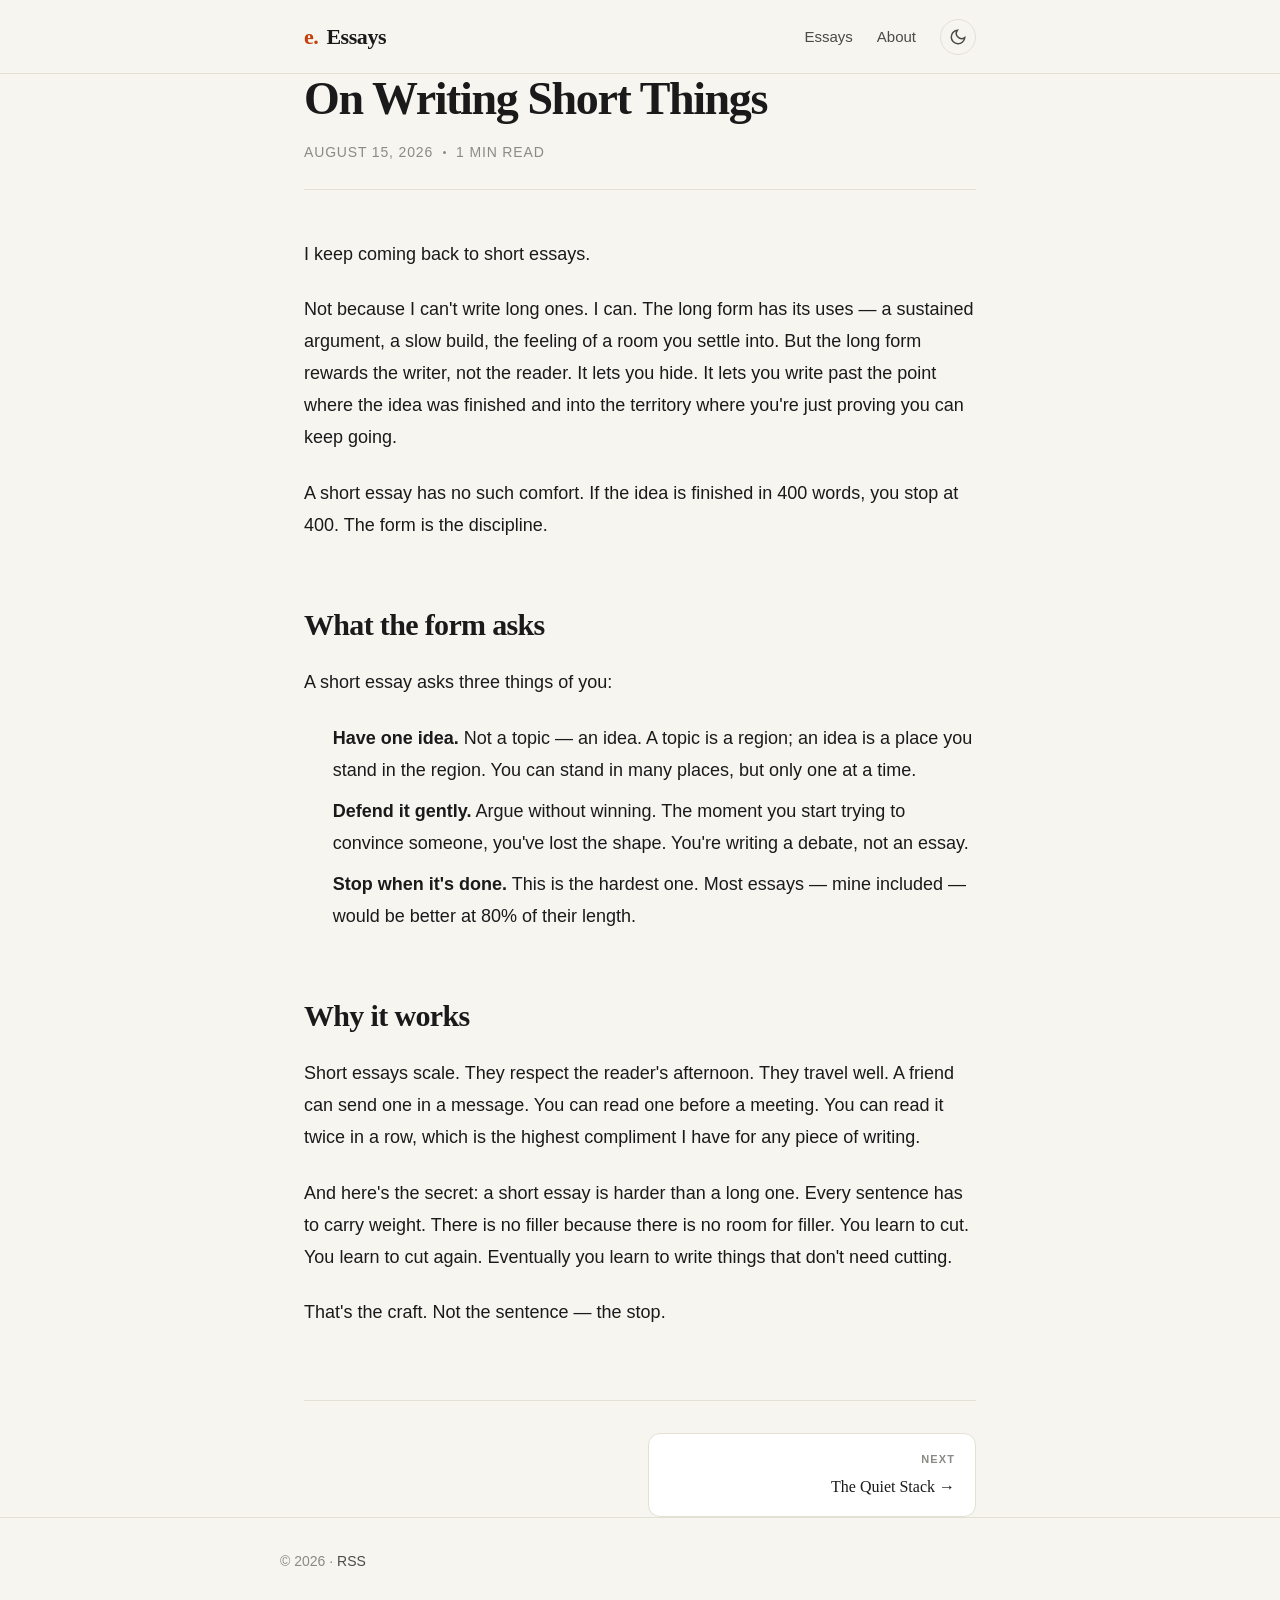
==== commit 3f2ea909: "add dark mode + theme toggle Restored the missing theme toggle and [data-theme="dark"] styles that w" ====
--- a/essays/on-writing-short-things/index.html
+++ b/essays/on-writing-short-things/index.html
@@ -11,6 +11,45 @@
 ul, ol { padding: 0; list-style: none; }
 img { max-width: 100%; display: block; }
 a { color: inherit; text-decoration: none; }
+:root { color-scheme: light dark; }
+[data-theme="dark"] {
+  body { background:#0f0f0e !important; color:#f0efea !important; }
+  header { background:#0f0f0e !important; border-bottom-color:#2a2a28 !important; }
+  header a { color:#f0efea !important; }
+  header nav a { color:#a9a8a3 !important; }
+  main { background:#0f0f0e; }
+  footer { background:#0f0f0e !important; border-top-color:#2a2a28 !important; color:#6a6a66 !important; }
+  footer a { color:#a9a8a3 !important; }
+  .essay-card { border-color:transparent; }
+  .essay-card:hover { background:#18181a !important; border-color:#2a2a28 !important; }
+  .essay-card h2 { color:#f0efea !important; }
+  .essay-card p { color:#a9a8a3 !important; }
+  .essay-card .essay-meta { color:#6a6a66 !important; }
+  .essay-card .essay-meta .dot { background:#6a6a66 !important; }
+  .essay-card .essay-tag { background:#20201e !important; color:#a9a8a3 !important; border-color:#2a2a28 !important; }
+  .post-header { border-bottom-color:#2a2a28 !important; }
+  .post-header h1 { color:#f0efea !important; }
+  .post-meta { color:#6a6a66 !important; }
+  .post-meta .dot { background:#6a6a66 !important; }
+  .post-content p { color:#f0efea !important; }
+  .post-content li { color:#f0efea !important; }
+  .post-content a { color:#fb923c !important; border-bottom-color:rgba(251,146,60,0.35) !important; }
+  .post-content blockquote { color:#a9a8a3 !important; }
+  .post-content code { background:#1c1c1a !important; color:#fb923c !important; }
+  .post-content pre { background:#1c1c1a !important; border-color:#2a2a28 !important; }
+  .post-content pre code { color:#f0efea !important; }
+  .post-content hr { border-top-color:#2a2a28 !important; }
+  .post-nav { border-top-color:#2a2a28 !important; }
+  .post-nav a { background:#18181a !important; border-color:#2a2a28 !important; color:#f0efea !important; }
+  .post-nav .label { color:#6a6a66 !important; }
+  .about-content p { color:#f0efea !important; }
+  .lede { color:#a9a8a3 !important; }
+  .eyebrow { background:#2a1810 !important; color:#fb923c !important; }
+  h1 { color:#f0efea !important; }
+  .brand { color:#f0efea !important; }
+  .brand-mark { color:#fb923c !important; }
+  .theme-toggle { border-color:#2a2a28 !important; color:#a9a8a3 !important; }
+}
 @media (max-width:600px) {
   body { font-size:16px; }
   main { padding-top:48px !important; padding-bottom:64px !important; }
@@ -23,21 +62,34 @@
   header > div { padding-top:14px !important; padding-bottom:14px !important; }
   .brand { font-size:19px !important; }
   nav { gap:16px !important; }
+  .post-content h1 { font-size:32px !important; }
 }</style>
   <link rel="alternate" type="application/rss+xml" title="Essays" href="/feed.xml" />
+  <script>
+    // Apply theme as early as possible to avoid flash
+    (function() {
+      var s = localStorage.getItem('essays-theme');
+      var p = window.matchMedia('(prefers-color-scheme: dark)').matches ? 'dark' : 'light';
+      document.documentElement.setAttribute('data-theme', s || p);
+    })();
+  </script>
 </head>
 <body style="margin:0;font-family:Georgia,'Times New Roman',serif;background:#f7f5f0;color:#1a1a1a;line-height:1.7;-webkit-font-smoothing:antialiased;min-height:100vh;display:flex;flex-direction:column;">
   <div style="position:absolute;left:-9999px;top:0;background:#c2410c;color:white;padding:8px 12px;">Skip to content</div>
   
   <header style="border-bottom:1px solid #e3e0d6;background:#f7f5f0;position:sticky;top:0;z-index:50;">
     <div style="max-width:720px;margin:0 auto;padding:0 24px;width:100%;padding-top:18px;padding-bottom:18px;display:flex;align-items:center;justify-content:space-between;">
-      <a href="/" style="display:inline-flex;align-items:baseline;gap:8px;font-weight:600;font-size:22px;letter-spacing:-0.02em;color:#1a1a1a;">
-        <span style="color:#c2410c;font-weight:700;">e.</span>
+      <a class="brand" href="/" style="display:inline-flex;align-items:baseline;gap:8px;font-weight:600;font-size:22px;letter-spacing:-0.02em;color:#1a1a1a;">
+        <span class="brand-mark" style="color:#c2410c;font-weight:700;">e.</span>
         <span>Essays</span>
       </a>
       <nav style="display:flex;align-items:center;gap:24px;font-size:15px;font-family:-apple-system,BlinkMacSystemFont,'Segoe UI',Roboto,sans-serif;">
         <a href="/" style="color:#4a4a48;font-weight:500;">Essays</a>
         <a href="/about.html" style="color:#4a4a48;font-weight:500;">About</a>
+        <button id="theme-toggle" class="theme-toggle" type="button" aria-label="Toggle theme" style="background:transparent;border:1px solid #e3e0d6;width:36px;height:36px;border-radius:50%;display:inline-flex;align-items:center;justify-content:center;cursor:pointer;color:#4a4a48;padding:0;">
+          <svg class="icon-sun" viewBox="0 0 24 24" width="18" height="18" fill="none" stroke="currentColor" stroke-width="2" style="display:none;"><circle cx="12" cy="12" r="4"/><path d="M12 2v2M12 20v2M4.93 4.93l1.41 1.41M17.66 17.66l1.41 1.41M2 12h2M20 12h2M4.93 19.07l1.41-1.41M17.66 6.34l1.41-1.41"/></svg>
+          <svg class="icon-moon" viewBox="0 0 24 24" width="18" height="18" fill="none" stroke="currentColor" stroke-width="2"><path d="M21 12.79A9 9 0 1 1 11.21 3 7 7 0 0 0 21 12.79z"/></svg>
+        </button>
       </nav>
     </div>
   </header>
